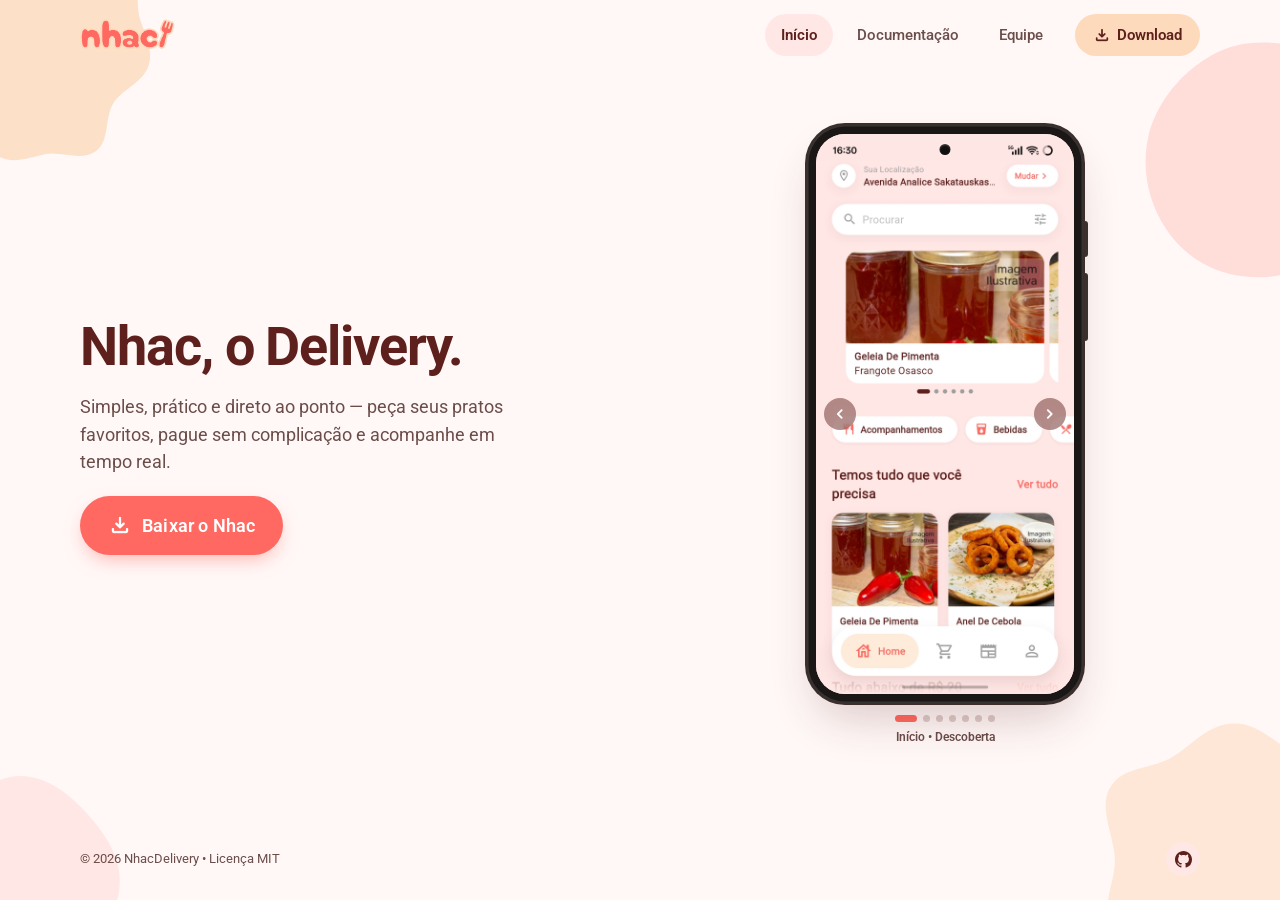
==== index.html @ 79113417 "primeiro" ====
<!DOCTYPE html>
<html lang="pt-BR">
<head>
  <meta charset="UTF-8" />
  <meta name="viewport" content="width=device-width, initial-scale=1.0" />
  <meta name="theme-color" content="#FFF8F7" />
  <title>Nhac Delivery</title>
  <meta
    name="description"
    content="Nhac, o Delivery. Simples, prático e feito para pedir seus pratos favoritos sem complicação."
  />
  <meta property="og:title" content="Nhac — O Delivery" />
  <meta
    property="og:description"
    content="Delivery simples e prático em Flutter com pagamento via Pix, cartão e rastreio em tempo real."
  />
  <meta property="og:type" content="website" />
  <meta property="og:image" content="assets/nhac-logo.png" />

  <link rel="icon" type="image/png" href="assets/nhac-logo.png" />
  <link rel="preconnect" href="https://fonts.googleapis.com" />
  <link rel="preconnect" href="https://fonts.gstatic.com" crossorigin />
  <link
    href="https://fonts.googleapis.com/css2?family=Roboto:wght@400;500;600;700;900&display=swap"
    rel="stylesheet"
  />
  <link
    href="https://fonts.googleapis.com/css2?family=Material+Symbols+Rounded:opsz,wght,FILL,GRAD@24,500,1,0"
    rel="stylesheet"
  />
  <link rel="stylesheet" href="css/styles.css" />
</head>
<body class="page-home">
  <!-- Ambient Material You / Monet Shapes (PixelOS-inspired) -->
  <div class="ambient-layer" aria-hidden="true">
    <svg class="monet-blob monet-blob--tl spin-slow" viewBox="0 0 200 200" xmlns="http://www.w3.org/2000/svg">
      <path
        fill="var(--nhac-beige)"
        d="M100,8 C115,8 124,23 138,28 C152,33 169,27 179,38 C189,49 183,66 188,80 C193,94 200,108 193,121 C186,134 170,138 164,151 C158,164 162,181 150,189 C138,197 122,188 108,191 C94,194 81,200 68,192 C55,184 53,167 41,159 C29,151 12,152 6,139 C0,126 11,111 10,97 C9,83 -2,70 5,56 C12,42 29,43 40,33 C51,23 53,7 67,4 C81,1 85,8 100,8 Z"
      />
    </svg>
    <svg class="monet-blob monet-blob--tr spin-reverse" viewBox="0 0 200 200" xmlns="http://www.w3.org/2000/svg">
      <path
        fill="var(--nhac-cream-strong)"
        d="M112,12 C145,15 178,34 188,68 C198,102 183,144 155,169 C127,194 84,199 52,181 C20,163 2,122 10,85 C18,48 53,16 86,12 C95,11 103,11 112,12 Z"
      />
    </svg>
    <svg class="monet-blob monet-blob--bl spin-slow" viewBox="0 0 200 200" xmlns="http://www.w3.org/2000/svg">
      <path
        fill="var(--nhac-red-soft)"
        d="M100,14 C126,14 147,33 163,52 C179,71 190,91 186,115 C182,139 162,167 136,180 C110,193 77,191 52,175 C27,159 11,129 14,100 C17,71 39,43 65,27 C77,19 88,14 100,14 Z"
      />
    </svg>
    <svg class="monet-blob monet-blob--br spin-reverse" viewBox="0 0 200 200" xmlns="http://www.w3.org/2000/svg">
      <path
        fill="var(--nhac-beige-soft)"
        d="M100,6 C118,6 130,22 146,29 C162,36 182,34 190,49 C198,64 185,82 187,99 C189,116 200,135 190,149 C180,163 159,161 144,171 C129,181 120,196 102,196 C84,196 74,180 58,172 C42,164 21,166 12,151 C3,136 16,118 14,100 C12,82 2,64 12,50 C22,36 42,39 57,29 C72,19 82,6 100,6 Z"
      />
    </svg>
  </div>

  <!-- Top Navigation -->
  <header class="top-nav">
    <div class="container nav-inner">
      <a href="index.html" class="brand-link" aria-label="Nhac - Página inicial">
        <img
          src="assets/nhac-logo.png"
          alt="Logo Nhac"
          class="brand-logo"
          width="1244"
          height="460"
        />
      </a>

      <nav class="desktop-nav" aria-label="Navegação principal">
        <a href="index.html" class="nav-link active">Início</a>
        <a href="documentacao.html" class="nav-link">Documentação</a>
        <a href="equipe.html" class="nav-link">Equipe</a>
        <a href="download.html" class="nav-cta-chip ripple-target">
          <span class="material-symbols-rounded" aria-hidden="true">download</span>
          Download
        </a>
      </nav>

      <button
        type="button"
        class="hamburger-btn"
        id="hamburgerBtn"
        aria-label="Abrir menu de navegação"
        aria-controls="mobileDrawer"
        aria-expanded="false"
      >
        <span class="hamburger-line"></span>
        <span class="hamburger-line"></span>
      </button>
    </div>
  </header>

  <!-- Mobile Full-Screen M3 Navigation Drawer -->
  <div class="mobile-drawer" id="mobileDrawer" aria-hidden="true" inert>
    <div class="mobile-drawer-blobs" aria-hidden="true"></div>
    <nav class="mobile-drawer-nav" aria-label="Menu móvel">
      <a href="index.html" class="mobile-nav-link active">
        <span class="material-symbols-rounded" aria-hidden="true">home</span>
        Início
      </a>
      <a href="download.html" class="mobile-nav-link">
        <span class="material-symbols-rounded" aria-hidden="true">download</span>
        Download do App
      </a>
      <a href="documentacao.html" class="mobile-nav-link">
        <span class="material-symbols-rounded" aria-hidden="true">description</span>
        Documentação
      </a>
      <a href="equipe.html" class="mobile-nav-link">
        <span class="material-symbols-rounded" aria-hidden="true">group</span>
        Equipe
      </a>
    </nav>

    <div class="mobile-drawer-actions">
      <a
        href="https://github.com/NhacDelivery/Nhac"
        target="_blank"
        rel="noopener noreferrer"
        class="m3-btn m3-btn--github ripple-target"
      >
        <svg class="btn-brand-icon" viewBox="0 0 16 16" aria-hidden="true">
          <path d="M8 0C3.58 0 0 3.58 0 8c0 3.54 2.29 6.53 5.47 7.59.4.07.55-.17.55-.38 0-.19-.01-.82-.01-1.49-2.01.37-2.53-.49-2.69-.94-.09-.23-.48-.94-.82-1.13-.28-.15-.68-.52-.01-.53.63-.01 1.08.58 1.23.82.72 1.21 1.87.87 2.33.66.07-.52.28-.87.51-1.07-1.78-.2-3.64-.89-3.64-3.95 0-.87.31-1.59.82-2.15-.08-.2-.36-1.02.08-2.12 0 0 .67-.21 2.2.82.64-.18 1.32-.27 2-.27s1.36.09 2 .27c1.53-1.04 2.2-.82 2.2-.82.44 1.1.16 1.92.08 2.12.51.56.82 1.27.82 2.15 0 3.07-1.87 3.75-3.65 3.95.29.25.54.73.54 1.48 0 1.07-.01 1.93-.01 2.2 0 .21.15.46.55.38A8.01 8.01 0 0 0 16 8c0-4.42-3.58-8-8-8Z"/>
        </svg>
        Acesse no Github
      </a>
      <a
        href="https://www.figma.com/design/VEpDtQ9u5xsytcx7K7M0sU/Projeto-Nhac?node-id=0-1&t=RadYcYtwipyF9VR9-1"
        target="_blank"
        rel="noopener noreferrer"
        class="m3-btn m3-btn--figma ripple-target"
      >
        <svg class="btn-brand-icon" viewBox="0 0 38 57" aria-hidden="true">
          <path fill="#1ABCFE" d="M19 28.5A9.5 9.5 0 1 1 28.5 19 9.5 9.5 0 0 1 19 28.5Z"/>
          <path fill="#0ACF83" d="M9.5 47.5A9.5 9.5 0 0 1 19 38v9.5a9.5 9.5 0 0 1-9.5 0Z"/>
          <path fill="#FF7262" d="M19 0v19h9.5a9.5 9.5 0 1 0 0-19H19Z"/>
          <path fill="#F24E1E" d="M0 9.5A9.5 9.5 0 0 0 9.5 19H19V0H9.5A9.5 9.5 0 0 0 0 9.5Z"/>
          <path fill="#A259FF" d="M0 28.5A9.5 9.5 0 0 0 9.5 38H19V19H9.5A9.5 9.5 0 0 0 0 28.5Z"/>
        </svg>
        Manual da Marca
      </a>
    </div>
  </div>

  <!-- Minimal PixelOS-Style Hero -->
  <main class="home-main">
    <section class="hero-home">
      <div class="container hero-home-grid">
        <!-- Catchy Phrase + Download CTA -->
        <div class="hero-home-copy">
          <h1 class="hero-home-title">Nhac, o Delivery.</h1>
          <p class="hero-home-subtitle">
            Simples, prático e direto ao ponto — peça seus pratos favoritos, pague sem complicação e acompanhe em tempo real.
          </p>
          <a href="download.html" class="m3-btn m3-btn--primary m3-btn--lg hero-download-btn ripple-target">
            <span class="material-symbols-rounded" aria-hidden="true">download</span>
            Baixar o Nhac
          </a>
        </div>

        <!-- Pixel Phone Mockup with Real App Screenshots -->
        <div class="hero-home-phone">
          <div class="device-shell device-pixel" aria-label="Prints do aplicativo Nhac">
            <span class="pixel-btn pixel-btn--power" aria-hidden="true"></span>
            <span class="pixel-btn pixel-btn--volume" aria-hidden="true"></span>
            <div class="device-screen" id="printsCarousel">
              <span class="pixel-punchhole" aria-hidden="true"></span>
              <div class="prints-track" id="printsTrack">
                <figure class="print-slide">
                  <img src="assets/prints/1.jpg" alt="Tela inicial do aplicativo Nhac com localização, categorias e destaques" loading="eager" decoding="async" />
                </figure>
                <figure class="print-slide">
                  <img src="assets/prints/2.jpg" alt="Tela de detalhes do produto no aplicativo Nhac" loading="eager" decoding="async" />
                </figure>
                <figure class="print-slide">
                  <img src="assets/prints/3.jpg" alt="Comprovante e finalização de pedido no aplicativo Nhac" loading="eager" decoding="async" />
                </figure>
                <figure class="print-slide">
                  <img src="assets/prints/4.png" alt="Rastreamento de pedido no mapa em tempo real no Nhac" loading="eager" decoding="async" />
                </figure>
                <figure class="print-slide">
                  <img src="assets/prints/5.jpg" alt="Chat em tempo real com o estabelecimento no Nhac" loading="eager" decoding="async" />
                </figure>
                <figure class="print-slide">
                  <img src="assets/prints/6.jpg" alt="Feed social da comunidade do aplicativo Nhac" loading="eager" decoding="async" />
                </figure>
                <figure class="print-slide">
                  <img src="assets/prints/7.jpg" alt="Publicação e avaliação de pedido no Feed do Nhac" loading="eager" decoding="async" />
                </figure>
              </div>

              <button type="button" class="carousel-arrow carousel-arrow--prev" id="prevPrint" aria-label="Print anterior">
                <span class="material-symbols-rounded" aria-hidden="true">chevron_left</span>
              </button>
              <button type="button" class="carousel-arrow carousel-arrow--next" id="nextPrint" aria-label="Próximo print">
                <span class="material-symbols-rounded" aria-hidden="true">chevron_right</span>
              </button>
            </div>
          </div>

          <div class="carousel-meta">
            <div class="carousel-dots" id="printDots" role="tablist" aria-label="Selecionar tela do aplicativo">
              <button type="button" class="c-dot active" data-slide="0" aria-label="Tela Início" aria-selected="true"></button>
              <button type="button" class="c-dot" data-slide="1" aria-label="Tela Produto" aria-selected="false"></button>
              <button type="button" class="c-dot" data-slide="2" aria-label="Tela Pedido" aria-selected="false"></button>
              <button type="button" class="c-dot" data-slide="3" aria-label="Tela Rastreio" aria-selected="false"></button>
              <button type="button" class="c-dot" data-slide="4" aria-label="Tela Chat" aria-selected="false"></button>
              <button type="button" class="c-dot" data-slide="5" aria-label="Tela Feed" aria-selected="false"></button>
              <button type="button" class="c-dot" data-slide="6" aria-label="Tela Avaliação" aria-selected="false"></button>
            </div>
            <span class="carousel-caption" id="printCaption">Início • Descoberta</span>
          </div>
        </div>
      </div>
    </section>
  </main>

  <footer class="home-mini-footer">
    <div class="container home-mini-footer-inner">
      <span>© 2026 NhacDelivery • Licença MIT</span>
      <a
        href="https://github.com/NhacDelivery"
        target="_blank"
        rel="noopener noreferrer"
        class="footer-github-link footer-github-link--light"
        aria-label="GitHub da organização NhacDelivery"
      >
        <svg viewBox="0 0 16 16" aria-hidden="true">
          <path d="M8 0C3.58 0 0 3.58 0 8c0 3.54 2.29 6.53 5.47 7.59.4.07.55-.17.55-.38 0-.19-.01-.82-.01-1.49-2.01.37-2.53-.49-2.69-.94-.09-.23-.48-.94-.82-1.13-.28-.15-.68-.52-.01-.53.63-.01 1.08.58 1.23.82.72 1.21 1.87.87 2.33.66.07-.52.28-.87.51-1.07-1.78-.2-3.64-.89-3.64-3.95 0-.87.31-1.59.82-2.15-.08-.2-.36-1.02.08-2.12 0 0 .67-.21 2.2.82.64-.18 1.32-.27 2-.27s1.36.09 2 .27c1.53-1.04 2.2-.82 2.2-.82.44 1.1.16 1.92.08 2.12.51.56.82 1.27.82 2.15 0 3.07-1.87 3.75-3.65 3.95.29.25.54.73.54 1.48 0 1.07-.01 1.93-.01 2.2 0 .21.15.46.55.38A8.01 8.01 0 0 0 16 8c0-4.42-3.58-8-8-8Z"/>
        </svg>
      </a>
    </div>
  </footer>

  <div class="m3-snackbar" id="snackbar" role="status" aria-live="polite"></div>
  <script src="js/main.js"></script>
</body>
</html>
---- css/styles.css ----
/* ==========================================================================
   Nhac Design System — Material Design 3 + PixelOS Expressive Aesthetic
   ========================================================================== */

:root {
  /* Nhac Brand Manual */
  --nhac-red: #FF6961;
  --nhac-red-hover: #f45b53;
  --nhac-red-soft: rgba(255, 105, 97, 0.14);
  --nhac-beige: #FCDABB;
  --nhac-beige-soft: rgba(252, 218, 187, 0.72);
  --nhac-cream: #FFE7E5;
  --nhac-cream-strong: #FFD6D2;
  --nhac-brown: #5D201C;
  --nhac-gray: #757575;

  /* Material Design 3 Tonal Surface Roles */
  --md-sys-color-primary: var(--nhac-red);
  --md-sys-color-on-primary: #FFFFFF;
  --md-sys-color-surface: #FFF8F7;
  --md-sys-color-surface-container-low: #FFF1EF;
  --md-sys-color-surface-container: var(--nhac-cream);
  --md-sys-color-surface-container-high: var(--nhac-beige);
  --md-sys-color-on-surface: var(--nhac-brown);
  --md-sys-color-on-surface-variant: #6B4D4A;
  --md-sys-color-outline-variant: rgba(93, 32, 28, 0.14);

  /* Motion & Shape */
  --md-motion-standard: cubic-bezier(0.2, 0, 0, 1);
  --md-motion-spring: cubic-bezier(0.34, 1.56, 0.64, 1);
  --radius-xl: 28px;
  --radius-lg: 24px;
  --radius-pill: 9999px;

  /* Elevation */
  --shadow-soft: 0 10px 30px -10px rgba(93, 32, 28, 0.12);
  --shadow-phone: 0 24px 48px -12px rgba(93, 32, 28, 0.24);
}

*,
*::before,
*::after {
  box-sizing: border-box;
}

html {
  scroll-behavior: smooth;
  -webkit-tap-highlight-color: transparent;
}

body {
  margin: 0;
  font-family: 'Roboto', system-ui, -apple-system, BlinkMacSystemFont, sans-serif;
  background-color: var(--md-sys-color-surface);
  color: var(--md-sys-color-on-surface);
  line-height: 1.5;
  overflow-x: hidden;
  min-height: 100vh;
  display: flex;
  flex-direction: column;
  position: relative;
}

img {
  display: block;
  max-width: 100%;
  height: auto;
}

a {
  color: inherit;
  text-decoration: none;
}

button {
  font-family: inherit;
  cursor: pointer;
  border: none;
  background: none;
  color: inherit;
}

.container {
  width: 100%;
  max-width: 1160px;
  margin-inline: auto;
  padding-inline: 20px;
}

.material-symbols-rounded {
  font-variation-settings: 'FILL' 1, 'wght' 500, 'GRAD' 0, 'opsz' 24;
  user-select: none;
  line-height: 1;
}

main {
  flex: 1;
}

/* ==========================================================================
   PixelOS-Inspired Ambient Monet Blobs
   ========================================================================== */
.ambient-layer {
  position: fixed;
  inset: 0;
  pointer-events: none;
  z-index: 0;
  overflow: hidden;
}

.monet-blob {
  position: absolute;
  width: 240px;
  height: 240px;
  opacity: 0.78;
}

.monet-blob--tl { top: -75px; left: -85px; }
.monet-blob--tr { top: 28px; right: -115px; width: 260px; height: 260px; }
.monet-blob--bl { bottom: -90px; left: -95px; width: 230px; height: 230px; }
.monet-blob--br { bottom: -95px; right: -95px; width: 280px; height: 280px; }

.spin-slow { animation: spinSlow 46s linear infinite; }
.spin-reverse { animation: spinSlow 58s linear infinite reverse; }

@keyframes spinSlow {
  from { transform: rotate(0deg); }
  to { transform: rotate(360deg); }
}

main,
.top-nav,
.site-footer {
  position: relative;
  z-index: 1;
}

/* ==========================================================================
   Top Navigation & Mobile Drawer
   ========================================================================== */
.top-nav {
  position: relative;
  z-index: 50;
  background: transparent;
}

.nav-inner {
  display: flex;
  align-items: center;
  justify-content: space-between;
  min-height: 70px;
}

.brand-link {
  display: inline-flex;
  align-items: center;
  padding: 4px 0;
}

.brand-logo {
  height: 36px;
  width: auto;
}

.desktop-nav {
  display: none;
  align-items: center;
  gap: 8px;
}

.nav-link {
  padding: 10px 16px;
  border-radius: var(--radius-pill);
  font-size: 0.95rem;
  font-weight: 500;
  color: var(--md-sys-color-on-surface-variant);
  transition: background-color 0.2s var(--md-motion-standard), color 0.2s var(--md-motion-standard);
}

.nav-link:hover,
.nav-link.active {
  background-color: var(--nhac-cream);
  color: var(--nhac-brown);
  font-weight: 600;
}

.nav-cta-chip {
  display: inline-flex;
  align-items: center;
  gap: 6px;
  margin-left: 8px;
  padding: 10px 18px;
  border-radius: var(--radius-pill);
  background-color: var(--nhac-beige);
  color: var(--nhac-brown);
  font-weight: 600;
  font-size: 0.92rem;
  transition: transform 0.2s var(--md-motion-spring), background-color 0.2s;
}

.nav-cta-chip.active {
  background-color: var(--nhac-red);
  color: #FFFFFF;
}

.nav-cta-chip:hover {
  transform: scale(1.03);
}

.nav-cta-chip .material-symbols-rounded {
  font-size: 18px;
}

/* PixelOS-style 2-line Hamburger Button */
.hamburger-btn {
  width: 48px;
  height: 48px;
  border-radius: var(--radius-pill);
  display: flex;
  flex-direction: column;
  align-items: center;
  justify-content: center;
  gap: 7px;
  position: relative;
  z-index: 60;
  transition: background-color 0.2s var(--md-motion-standard);
}

.hamburger-btn:hover,
.hamburger-btn:focus-visible {
  background-color: var(--nhac-cream);
}

.hamburger-line {
  width: 24px;
  height: 2.5px;
  border-radius: 4px;
  background-color: var(--nhac-brown);
  transition: transform 0.32s var(--md-motion-standard);
  transform-origin: center;
}

.hamburger-btn[aria-expanded="true"] .hamburger-line:first-child {
  transform: translateY(4.75px) rotate(45deg);
}

.hamburger-btn[aria-expanded="true"] .hamburger-line:last-child {
  transform: translateY(-4.75px) rotate(-45deg);
}

/* Mobile Drawer */
.mobile-drawer {
  position: fixed;
  inset: 0;
  z-index: 45;
  background: var(--md-sys-color-surface);
  padding: 96px 24px 32px;
  display: flex;
  flex-direction: column;
  justify-content: space-between;
  opacity: 0;
  visibility: hidden;
  transform: translateY(-12px);
  transition: opacity 0.28s var(--md-motion-standard), transform 0.28s var(--md-motion-standard), visibility 0.28s;
  overflow-y: auto;
}

.mobile-drawer.open {
  opacity: 1;
  visibility: visible;
  transform: translateY(0);
}

.mobile-drawer-blobs {
  position: absolute;
  inset: 0;
  background:
    radial-gradient(circle at 88% 14%, var(--nhac-beige) 0%, transparent 40%),
    radial-gradient(circle at 10% 82%, var(--nhac-cream) 0%, transparent 45%);
  opacity: 0.75;
  pointer-events: none;
}

.mobile-drawer-nav {
  position: relative;
  display: flex;
  flex-direction: column;
  gap: 8px;
}

.mobile-nav-link {
  display: flex;
  align-items: center;
  gap: 14px;
  padding: 16px 20px;
  border-radius: var(--radius-pill);
  font-size: 1.3rem;
  font-weight: 600;
  color: var(--nhac-brown);
  transition: background-color 0.2s var(--md-motion-standard);
}

.mobile-nav-link.active,
.mobile-nav-link:active {
  background-color: var(--nhac-cream);
}

.mobile-nav-link .material-symbols-rounded {
  font-size: 24px;
  color: var(--nhac-red);
}

.mobile-drawer-actions {
  position: relative;
  display: flex;
  flex-direction: column;
  gap: 12px;
  margin-top: 24px;
}

/* ==========================================================================
   Material Design 3 Buttons + Ripple
   ========================================================================== */
.m3-btn {
  position: relative;
  overflow: hidden;
  display: inline-flex;
  align-items: center;
  justify-content: center;
  gap: 10px;
  min-height: 48px;
  padding: 12px 24px;
  border-radius: var(--radius-pill);
  font-size: 1rem;
  font-weight: 600;
  letter-spacing: 0.01em;
  transition: transform 0.22s var(--md-motion-spring), background-color 0.2s, box-shadow 0.2s;
}

.m3-btn--lg {
  min-height: 58px;
  padding: 16px 28px;
  font-size: 1.125rem;
}

.m3-btn:hover { transform: scale(1.02); }
.m3-btn:active { transform: scale(0.96); }

.m3-btn--primary {
  background-color: var(--nhac-red);
  color: #FFFFFF;
  box-shadow: 0 8px 20px -6px rgba(255, 105, 97, 0.55);
}

.m3-btn--primary:hover { background-color: var(--nhac-red-hover); }

.m3-btn--tonal {
  background-color: var(--nhac-beige);
  color: var(--nhac-brown);
}

.m3-btn--tonal:hover { background-color: #f8cfb0; }

.m3-btn--brown {
  background-color: var(--nhac-brown);
  color: #FFFFFF;
}

.m3-btn--github {
  background-color: #111111;
  color: #FFFFFF;
  box-shadow: 0 8px 20px -6px rgba(17, 17, 17, 0.4);
}

.m3-btn--github:hover {
  background-color: #1F1F1F;
}

.m3-btn--figma {
  background-color: #363638;
  color: #FFFFFF;
  box-shadow: 0 8px 20px -6px rgba(54, 54, 56, 0.35);
}

.m3-btn--figma:hover {
  background-color: #454548;
}

.btn-brand-icon {
  width: 20px;
  height: 20px;
  flex-shrink: 0;
  fill: currentColor;
}

.ripple-target {
  position: relative;
  overflow: hidden;
}

.m3-ripple {
  position: absolute;
  border-radius: 50%;
  background: rgba(255, 255, 255, 0.35);
  transform: scale(0);
  animation: rippleAnim 0.55s ease-out forwards;
  pointer-events: none;
}

.m3-btn--tonal .m3-ripple,
.bento-card .m3-ripple,
.swatch-card .m3-ripple,
.team-card .m3-ripple {
  background: rgba(93, 32, 28, 0.14);
}

@keyframes rippleAnim {
  to {
    transform: scale(2.8);
    opacity: 0;
  }
}

/* ==========================================================================
   Minimal PixelOS-Style Home Page (Phone Prints + Phrase + Download)
   ========================================================================== */
.home-main {
  display: flex;
  align-items: center;
  justify-content: center;
  padding: 8px 0 32px;
}

.hero-home {
  width: 100%;
}

.hero-home-grid {
  display: flex;
  flex-direction: column-reverse;
  align-items: center;
  gap: 20px;
}

.hero-home-copy {
  width: 100%;
  display: flex;
  flex-direction: column;
  align-items: center;
  text-align: center;
  gap: 12px;
}

.hero-home-title {
  margin: 0;
  font-size: 2rem;
  font-weight: 700;
  line-height: 1.12;
  letter-spacing: -0.02em;
  color: var(--nhac-brown);
}

.hero-home-subtitle {
  margin: 0;
  max-width: 440px;
  font-size: 0.98rem;
  color: var(--md-sys-color-on-surface-variant);
}

.hero-download-btn {
  width: 100%;
  max-width: 340px;
  margin-top: 4px;
}

.hero-home-phone {
  display: flex;
  flex-direction: column;
  align-items: center;
  gap: 12px;
}

/* Pixel-style Device Shell with Punch-Hole Camera */
.device-shell {
  width: 242px;
  max-width: 72vw;
  padding: 9px;
  border-radius: 38px;
  background: #1B1717;
  box-shadow:
    var(--shadow-phone),
    0 0 0 2px #3A302E,
    inset 0 0 0 1.5px rgba(255, 255, 255, 0.12);
  position: relative;
}

.pixel-btn {
  position: absolute;
  right: -5px;
  width: 3px;
  border-radius: 0 3px 3px 0;
  background: #3A302E;
}

.pixel-btn--power {
  top: 96px;
  height: 36px;
}

.pixel-btn--volume {
  top: 148px;
  height: 68px;
}

.device-screen {
  position: relative;
  width: 100%;
  aspect-ratio: 1080 / 2344;
  border-radius: 29px;
  overflow: hidden;
  background: var(--nhac-cream);
  touch-action: pan-y;
}

.pixel-punchhole {
  position: absolute;
  top: 10px;
  left: 50%;
  transform: translateX(-50%);
  width: 11px;
  height: 11px;
  border-radius: 50%;
  background: #110E0E;
  box-shadow:
    0 0 0 1.5px rgba(255, 255, 255, 0.12),
    inset 0 1px 2px rgba(255, 255, 255, 0.25);
  z-index: 6;
  pointer-events: none;
}

.prints-track {
  display: flex;
  width: 100%;
  height: 100%;
  transition: transform 0.38s var(--md-motion-standard);
  will-change: transform;
}

.print-slide {
  flex: 0 0 100%;
  width: 100%;
  height: 100%;
  margin: 0;
}

.print-slide img {
  width: 100%;
  height: 100%;
  object-fit: cover;
  user-select: none;
  -webkit-user-drag: none;
}

.carousel-arrow {
  position: absolute;
  top: 50%;
  transform: translateY(-50%);
  width: 32px;
  height: 32px;
  border-radius: 50%;
  background: rgba(93, 32, 28, 0.56);
  backdrop-filter: blur(6px);
  color: #FFFFFF;
  display: grid;
  place-items: center;
  opacity: 0.85;
  transition: background-color 0.2s, transform 0.2s var(--md-motion-spring), opacity 0.2s;
}

.carousel-arrow:hover {
  background: var(--nhac-brown);
  opacity: 1;
}

.carousel-arrow:active {
  transform: translateY(-50%) scale(0.92);
}

.carousel-arrow--prev { left: 8px; }
.carousel-arrow--next { right: 8px; }

.carousel-arrow .material-symbols-rounded {
  font-size: 20px;
}

.carousel-meta {
  display: flex;
  flex-direction: column;
  align-items: center;
  gap: 6px;
}

.carousel-dots {
  display: flex;
  align-items: center;
  gap: 6px;
}

.c-dot {
  width: 7px;
  height: 7px;
  padding: 0;
  border-radius: 99px;
  background: rgba(93, 32, 28, 0.22);
  transition: width 0.25s var(--md-motion-standard), background-color 0.25s;
}

.c-dot.active {
  width: 22px;
  background: var(--nhac-red);
}

.carousel-caption {
  font-size: 0.78rem;
  font-weight: 600;
  color: var(--md-sys-color-on-surface-variant);
}

/* ==========================================================================
   Inner Pages Shared Sections & Components
   ========================================================================== */
.section {
  padding: 40px 0 56px;
}

.page-intro {
  padding-top: 32px;
}

.section--tinted {
  background-color: var(--md-sys-color-surface-container-low);
}

.section--cream {
  background-color: var(--nhac-cream);
}

.section-header {
  text-align: center;
  max-width: 620px;
  margin: 0 auto 32px;
}

.section-eyebrow {
  display: inline-block;
  padding: 5px 12px;
  border-radius: var(--radius-pill);
  background: var(--nhac-beige);
  color: var(--nhac-brown);
  font-size: 0.78rem;
  font-weight: 700;
  text-transform: uppercase;
  letter-spacing: 0.05em;
  margin-bottom: 10px;
}

.section-title {
  margin: 0 0 10px;
  font-size: 1.75rem;
  font-weight: 700;
  line-height: 1.2;
  color: var(--nhac-brown);
}

.section-subtitle {
  margin: 0;
  font-size: 1rem;
  color: var(--nhac-gray);
}

/* Download Page Hero Card */
.download-hero-card {
  background: var(--nhac-cream);
  border-radius: var(--radius-xl);
  padding: 24px;
  display: flex;
  flex-direction: column;
  gap: 16px;
  margin-bottom: 20px;
  box-shadow: var(--shadow-soft);
}

.download-card-head {
  display: flex;
  align-items: center;
  gap: 14px;
}

.download-card-head h2 {
  margin: 4px 0 0;
  font-size: 1.35rem;
}

.download-desc {
  margin: 0;
  color: var(--md-sys-color-on-surface-variant);
}

.download-actions-row {
  display: flex;
  flex-direction: column;
  gap: 12px;
}

.download-options-grid {
  margin-top: 16px;
}

/* Bento Cards */
.bento-grid {
  display: grid;
  grid-template-columns: 1fr;
  gap: 16px;
}

.bento-card {
  border-radius: var(--radius-xl);
  padding: 24px;
  display: flex;
  flex-direction: column;
  gap: 12px;
  transition: transform 0.24s var(--md-motion-standard), box-shadow 0.24s var(--md-motion-standard);
}

.bento-card:hover {
  transform: translateY(-3px);
  box-shadow: var(--shadow-soft);
}

.bento-card--cream { background: var(--nhac-cream); }
.bento-card--beige { background: var(--nhac-beige); }
.bento-card--white { background: #FFFFFF; border: 1px solid var(--md-sys-color-outline-variant); }
.bento-card--accent { background: var(--nhac-red); color: #FFFFFF; }

.bento-card h2,
.bento-card h3 {
  margin: 0;
  font-size: 1.25rem;
  font-weight: 700;
}

.bento-card p {
  margin: 0;
  font-size: 0.96rem;
  opacity: 0.92;
}

.bento-card .m3-btn {
  margin-top: auto;
}

.card-icon {
  width: 50px;
  height: 50px;
  border-radius: 16px;
  display: grid;
  place-items: center;
  flex-shrink: 0;
}

.card-icon .material-symbols-rounded { font-size: 26px; }
.card-icon--red { background: var(--nhac-red); color: #FFFFFF; }
.card-icon--brown { background: var(--nhac-brown); color: #FFFFFF; }
.card-icon--cream { background: var(--nhac-cream); color: var(--nhac-red); }
.card-icon--white { background: rgba(255, 255, 255, 0.22); color: #FFFFFF; }

.card-tag {
  align-self: flex-start;
  margin-top: auto;
  padding: 5px 12px;
  border-radius: var(--radius-pill);
  font-size: 0.76rem;
  font-weight: 600;
  background: rgba(255, 255, 255, 0.6);
  color: var(--nhac-brown);
}

.bento-card--white .card-tag { background: var(--nhac-cream); }
.bento-card--accent .card-tag { background: rgba(255, 255, 255, 0.22); color: #FFFFFF; }

/* Ecosystem Segmented Tabs */
.eco-tabs-wrap {
  display: flex;
  flex-direction: column;
  gap: 18px;
}

.m3-segmented {
  display: grid;
  grid-template-columns: repeat(2, 1fr);
  gap: 8px;
  background: var(--nhac-cream);
  padding: 8px;
  border-radius: var(--radius-lg);
}

.seg-btn {
  display: inline-flex;
  align-items: center;
  justify-content: center;
  gap: 8px;
  min-height: 46px;
  padding: 10px 14px;
  border-radius: 18px;
  font-size: 0.92rem;
  font-weight: 600;
  color: var(--nhac-brown);
  transition: background-color 0.2s, color 0.2s, box-shadow 0.2s;
}

.seg-btn .material-symbols-rounded { font-size: 19px; }

.seg-btn.active {
  background: #FFFFFF;
  color: var(--nhac-red);
  box-shadow: 0 4px 12px rgba(93, 32, 28, 0.08);
}

.eco-panel {
  background: #FFFFFF;
  border-radius: var(--radius-xl);
  padding: 24px;
  border: 1px solid var(--md-sys-color-outline-variant);
  box-shadow: var(--shadow-soft);
  display: flex;
  flex-direction: column;
  gap: 20px;
}

.eco-panel-head {
  display: flex;
  flex-direction: column;
  align-items: flex-start;
  gap: 8px;
}

.eco-pill-badge {
  display: inline-block;
  padding: 4px 12px;
  border-radius: var(--radius-pill);
  background: var(--nhac-beige);
  color: var(--nhac-brown);
  font-size: 0.78rem;
  font-weight: 700;
}

.eco-panel h2 {
  margin: 0;
  font-size: 1.35rem;
  color: var(--nhac-brown);
}

.eco-panel p {
  margin: 8px 0 14px;
  color: var(--md-sys-color-on-surface-variant);
}

.eco-chips {
  display: flex;
  flex-wrap: wrap;
  gap: 8px;
}

.m3-chip {
  padding: 6px 12px;
  border-radius: 10px;
  background: var(--nhac-cream);
  color: var(--nhac-brown);
  font-size: 0.82rem;
  font-weight: 500;
}

.eco-panel-action .m3-btn { width: 100%; }

/* Flow Carousel */
.flow-track {
  display: flex;
  gap: 14px;
  overflow-x: auto;
  scroll-snap-type: x mandatory;
  padding-bottom: 12px;
  scrollbar-width: none;
}

.flow-track::-webkit-scrollbar { display: none; }

.flow-card {
  flex: 0 0 82%;
  scroll-snap-align: start;
  border-radius: var(--radius-xl);
  padding: 24px;
  display: flex;
  flex-direction: column;
  gap: 12px;
}

.flow-card--1 { background: var(--nhac-cream); }
.flow-card--2 { background: var(--nhac-beige); }
.flow-card--3 { background: #FFFFFF; border: 1px solid var(--md-sys-color-outline-variant); }
.flow-card--4 { background: #FFDFDB; }

.flow-top {
  display: flex;
  align-items: center;
  justify-content: space-between;
}

.flow-step { font-size: 1.65rem; font-weight: 900; color: var(--nhac-red); }
.flow-icon { font-size: 28px; color: var(--nhac-brown); }
.flow-card h3 { margin: 0; font-size: 1.15rem; }
.flow-card p { margin: 0; font-size: 0.94rem; color: var(--md-sys-color-on-surface-variant); }

/* Palette & Figma */
.palette-grid {
  display: grid;
  grid-template-columns: 1fr;
  gap: 12px;
}

.swatch-card {
  display: flex;
  align-items: center;
  gap: 16px;
  padding: 14px 16px;
  border-radius: var(--radius-lg);
  background: #FFFFFF;
  border: 1px solid var(--md-sys-color-outline-variant);
  text-align: left;
  transition: transform 0.2s var(--md-motion-spring), box-shadow 0.2s;
}

.swatch-card:hover {
  transform: translateY(-2px);
  box-shadow: var(--shadow-soft);
}

.swatch-color {
  width: 52px;
  height: 52px;
  border-radius: 16px;
  flex-shrink: 0;
}

.swatch-color--bordered { border: 1.5px solid var(--nhac-brown); }

.swatch-meta {
  display: flex;
  flex-direction: column;
  gap: 2px;
}

.swatch-role {
  font-size: 0.74rem;
  font-weight: 600;
  color: var(--nhac-red);
  text-transform: uppercase;
  letter-spacing: 0.04em;
}

.swatch-meta strong { font-size: 1.02rem; color: var(--nhac-brown); }
.swatch-meta code { font-size: 0.85rem; color: var(--nhac-gray); }

.figma-banner {
  margin-top: 20px;
  padding: 20px;
  border-radius: var(--radius-xl);
  background: var(--nhac-beige);
  display: flex;
  flex-direction: column;
  gap: 16px;
}

.figma-banner-copy {
  display: flex;
  align-items: flex-start;
  gap: 14px;
}

.figma-banner-copy .material-symbols-rounded {
  font-size: 30px;
  color: var(--nhac-brown);
  flex-shrink: 0;
}

.figma-banner-copy strong { display: block; font-size: 1.05rem; margin-bottom: 4px; }
.figma-banner-copy p { margin: 0; font-size: 0.9rem; color: var(--md-sys-color-on-surface-variant); }

/* Team Grid */
.team-grid {
  display: grid;
  grid-template-columns: 1fr;
  gap: 12px;
}

.team-card {
  display: flex;
  align-items: center;
  gap: 14px;
  padding: 16px 18px;
  border-radius: var(--radius-lg);
  background: var(--md-sys-color-surface-container-low);
  border: 1px solid var(--md-sys-color-outline-variant);
  transition: transform 0.2s var(--md-motion-spring), background-color 0.2s;
}

.team-card:hover {
  transform: translateY(-2px);
  background: var(--nhac-cream);
}

.team-avatar {
  width: 52px;
  height: 52px;
  border-radius: 50%;
  background: var(--nhac-red);
  color: #FFFFFF;
  font-weight: 700;
  font-size: 1.2rem;
  display: grid;
  place-items: center;
  flex-shrink: 0;
  overflow: hidden;
  border: 2px solid var(--nhac-beige);
}

.team-avatar img {
  width: 100%;
  height: 100%;
  object-fit: cover;
}

.team-avatar--beige { background: var(--nhac-beige); color: var(--nhac-brown); }
.team-avatar--cream { background: var(--nhac-brown); color: #FFFFFF; }
.team-info { flex: 1; min-width: 0; }
.team-info strong { display: block; font-size: 1.02rem; white-space: nowrap; overflow: hidden; text-overflow: ellipsis; }
.team-info span { display: block; font-size: 0.85rem; color: var(--nhac-gray); white-space: nowrap; overflow: hidden; text-overflow: ellipsis; }
.team-arrow { color: var(--nhac-red); flex-shrink: 0; }

/* ==========================================================================
   Inline PDF Documentation Viewer
   ========================================================================== */
.pdf-viewer-shell {
  background: var(--nhac-cream);
  border: 1px solid var(--md-sys-color-outline-variant);
  border-radius: var(--radius-xl);
  overflow: hidden;
  box-shadow: var(--shadow-soft);
}

.pdf-toolbar {
  display: flex;
  flex-wrap: wrap;
  align-items: center;
  justify-content: space-between;
  gap: 10px;
  padding: 14px 16px;
  background: #FFFFFF;
  border-bottom: 1px solid var(--md-sys-color-outline-variant);
}

.pdf-status {
  display: inline-flex;
  align-items: center;
  gap: 8px;
  font-size: 0.9rem;
  font-weight: 600;
  color: var(--nhac-brown);
}

.pdf-status .material-symbols-rounded {
  color: var(--nhac-red);
}

.pdf-toolbar-actions {
  display: inline-flex;
  align-items: center;
  gap: 8px;
}

.pdf-tool-btn {
  width: 38px;
  height: 38px;
  border-radius: 50%;
  background: var(--nhac-cream);
  color: var(--nhac-brown);
  display: grid;
  place-items: center;
  transition: background-color 0.2s, transform 0.18s var(--md-motion-spring);
}

.pdf-tool-btn:hover {
  background: var(--nhac-beige);
}

.pdf-tool-btn:active {
  transform: scale(0.92);
}

.pdf-download-pill {
  display: inline-flex;
  align-items: center;
  gap: 6px;
  padding: 9px 16px;
  border-radius: var(--radius-pill);
  background: var(--nhac-red);
  color: #FFFFFF;
  font-size: 0.86rem;
  font-weight: 600;
}

.pdf-download-pill .material-symbols-rounded {
  font-size: 18px;
}

.pdf-pages {
  padding: 16px;
  display: flex;
  flex-direction: column;
  gap: 16px;
  max-height: 75vh;
  overflow: auto;
}

.pdf-page-canvas {
  display: block;
  margin-inline: auto;
  height: auto !important;
  background: #FFFFFF;
  border-radius: 12px;
  box-shadow: 0 8px 22px rgba(93, 32, 28, 0.12);
}

.pdf-loading {
  padding: 48px 16px;
  text-align: center;
  color: var(--md-sys-color-on-surface-variant);
}

.pdf-loading .material-symbols-rounded {
  font-size: 36px;
  color: var(--nhac-red);
}

.pdf-loading p {
  margin: 10px 0 0;
  font-size: 0.95rem;
}

.pdf-fallback-frame {
  width: 100%;
  height: 72vh;
  border: none;
  background: #FFFFFF;
}

/* Footer */
.site-footer {
  background: var(--nhac-brown);
  color: var(--nhac-cream);
  padding: 40px 0 28px;
  border-radius: 32px 32px 0 0;
  margin-top: auto;
}

.footer-inner {
  display: flex;
  flex-direction: column;
  gap: 24px;
}

.footer-logo-pill {
  display: inline-block;
  padding: 8px 14px;
  border-radius: 16px;
  background: var(--nhac-cream);
  margin-bottom: 12px;
}

.footer-logo-pill img { height: 28px; width: auto; }
.footer-brand p { margin: 0; max-width: 380px; font-size: 0.92rem; color: rgba(255, 231, 229, 0.85); }

.footer-links {
  display: flex;
  flex-wrap: wrap;
  gap: 12px 20px;
}

.footer-links a {
  font-size: 0.92rem;
  font-weight: 500;
  color: var(--nhac-beige);
  transition: color 0.2s;
}

.footer-links a:hover { color: #FFFFFF; }

.footer-bottom {
  padding-top: 18px;
  border-top: 1px solid rgba(255, 231, 229, 0.16);
  display: flex;
  align-items: center;
  justify-content: space-between;
  gap: 12px;
  font-size: 0.84rem;
  color: rgba(255, 231, 229, 0.78);
}

.footer-actions {
  display: inline-flex;
  align-items: center;
  gap: 10px;
}

.footer-github-link {
  width: 34px;
  height: 34px;
  border-radius: 50%;
  background: rgba(255, 231, 229, 0.14);
  color: #FFFFFF;
  display: grid;
  place-items: center;
  transition: background-color 0.2s, transform 0.2s var(--md-motion-spring);
}

.footer-github-link:hover {
  background: var(--nhac-red);
  transform: scale(1.06);
}

.footer-github-link svg {
  width: 17px;
  height: 17px;
  fill: currentColor;
}

.footer-github-link--light {
  background: var(--nhac-cream);
  color: var(--nhac-brown);
}

.footer-github-link--light:hover {
  background: var(--nhac-red);
  color: #FFFFFF;
}

.home-mini-footer {
  position: relative;
  z-index: 1;
  padding: 16px 0 24px;
}

.home-mini-footer-inner {
  display: flex;
  align-items: center;
  justify-content: space-between;
  gap: 12px;
  font-size: 0.84rem;
  color: var(--md-sys-color-on-surface-variant);
}

.back-to-top {
  display: inline-flex;
  align-items: center;
  gap: 6px;
  padding: 8px 14px;
  border-radius: var(--radius-pill);
  background: rgba(255, 231, 229, 0.14);
  color: #FFFFFF;
  font-weight: 600;
}

.back-to-top .material-symbols-rounded { font-size: 16px; }

/* M3 Snackbar & Reveal */
.m3-snackbar {
  position: fixed;
  left: 50%;
  bottom: 20px;
  transform: translate(-50%, 100px);
  z-index: 80;
  max-width: calc(100vw - 32px);
  background: var(--nhac-brown);
  color: #FFFFFF;
  padding: 12px 20px;
  border-radius: var(--radius-pill);
  font-size: 0.9rem;
  font-weight: 500;
  text-align: center;
  box-shadow: 0 12px 28px rgba(93, 32, 28, 0.3);
  opacity: 0;
  transition: transform 0.28s var(--md-motion-spring), opacity 0.28s;
  pointer-events: none;
}

.m3-snackbar.show {
  transform: translate(-50%, 0);
  opacity: 1;
}

.js-reveal-ready .reveal {
  opacity: 0;
  transform: translateY(18px);
  transition: opacity 0.55s var(--md-motion-standard), transform 0.55s var(--md-motion-standard);
}

.js-reveal-ready .reveal.is-visible {
  opacity: 1;
  transform: translateY(0);
}

/* ==========================================================================
   Tablet & Desktop Breakpoints
   ========================================================================== */
@media (min-width: 768px) {
  .desktop-nav { display: flex; }
  .hamburger-btn { display: none; }

  .hero-home-grid {
    display: grid;
    grid-template-columns: 1.05fr 0.95fr;
    align-items: center;
    gap: 48px;
  }

  .hero-home-copy {
    align-items: flex-start;
    text-align: left;
    gap: 16px;
  }

  .hero-home-title {
    font-size: 3.35rem;
  }

  .hero-home-subtitle {
    font-size: 1.15rem;
  }

  .hero-download-btn {
    width: auto;
  }

  .device-shell {
    width: 276px;
  }

  .download-actions-row {
    flex-direction: row;
  }

  .bento-grid {
    grid-template-columns: repeat(2, 1fr);
    gap: 20px;
  }

  .m3-segmented {
    grid-template-columns: repeat(4, 1fr);
  }

  .eco-panel {
    flex-direction: row;
    align-items: center;
    justify-content: space-between;
    padding: 32px;
  }

  .eco-panel-main { max-width: 68%; }
  .eco-panel-action .m3-btn { width: auto; }

  .flow-track {
    display: grid;
    grid-template-columns: repeat(4, 1fr);
    overflow: visible;
  }

  .flow-card { flex: unset; }

  .palette-grid { grid-template-columns: repeat(3, 1fr); }

  .figma-banner {
    flex-direction: row;
    align-items: center;
    justify-content: space-between;
    padding: 24px 28px;
  }

  .team-grid { grid-template-columns: repeat(auto-fit, minmax(260px, 1fr)); }
}

@media (min-width: 1024px) {
  .palette-grid { grid-template-columns: repeat(5, 1fr); }
  .swatch-card { flex-direction: column; align-items: flex-start; }
}

@media (prefers-reduced-motion: reduce) {
  html { scroll-behavior: auto; }
  .spin-slow, .spin-reverse { animation: none; }
  .prints-track { transition: none; }
  .js-reveal-ready .reveal { opacity: 1; transform: none; transition: none; }
}
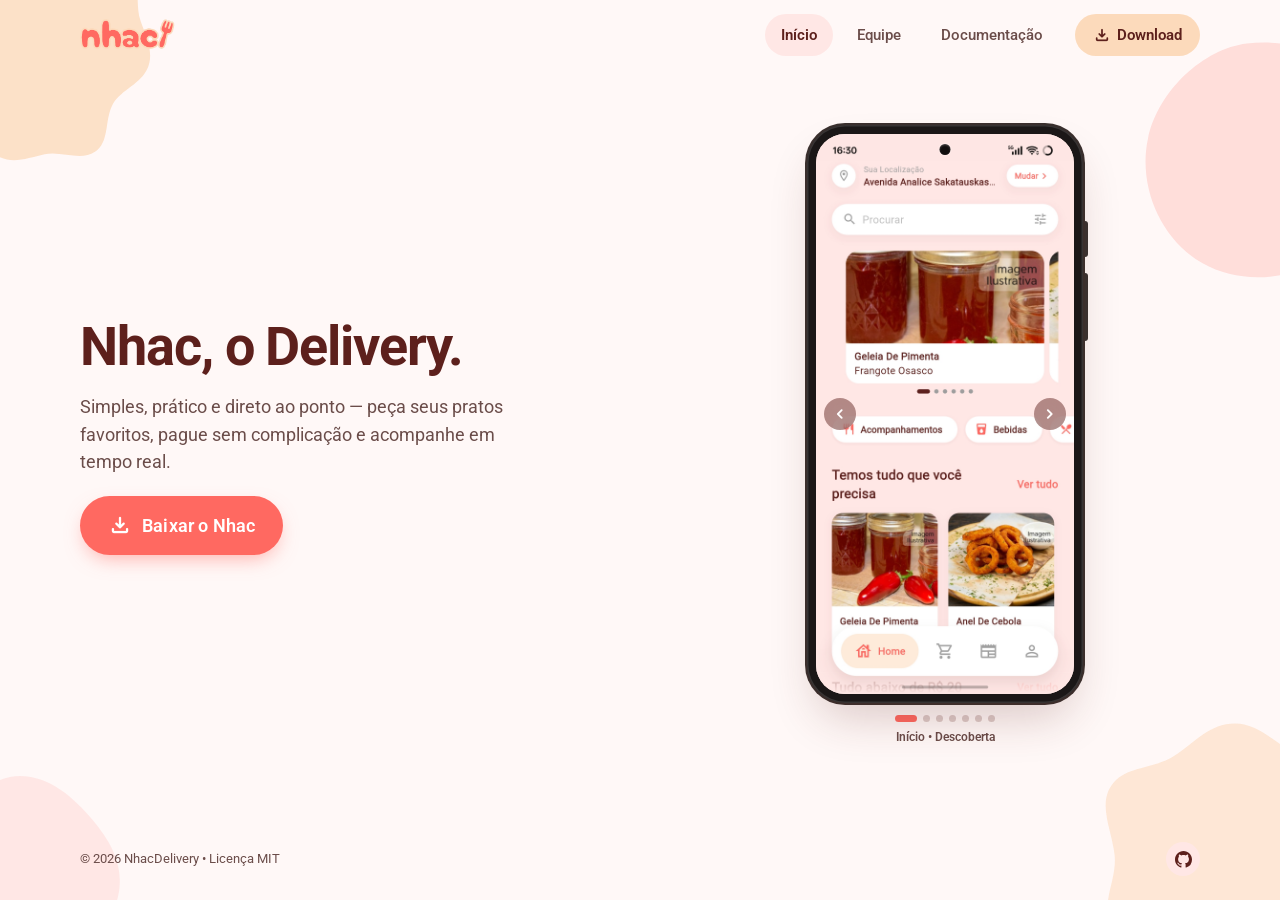
==== commit e7fbb6b4: "removendo footer, tentativa de animação lottie e mudando ordem dos menu" ====
--- a/index.html
+++ b/index.html
@@ -62,7 +62,7 @@
   <!-- Top Navigation -->
   <header class="top-nav">
     <div class="container nav-inner">
-      <a href="index.html" class="brand-link" aria-label="Nhac - Página inicial">
+      <a href="/" class="brand-link" aria-label="Nhac - Página inicial">
         <img
           src="assets/nhac-logo.png"
           alt="Logo Nhac"
@@ -73,10 +73,10 @@
       </a>
 
       <nav class="desktop-nav" aria-label="Navegação principal">
-        <a href="index.html" class="nav-link active">Início</a>
-        <a href="documentacao.html" class="nav-link">Documentação</a>
-        <a href="equipe.html" class="nav-link">Equipe</a>
-        <a href="download.html" class="nav-cta-chip ripple-target">
+        <a href="/" class="nav-link active">Início</a>
+        <a href="/equipe" class="nav-link">Equipe</a>
+        <a href="/documentacao" class="nav-link">Documentação</a>
+        <a href="/download" class="nav-cta-chip ripple-target">
           <span class="material-symbols-rounded" aria-hidden="true">download</span>
           Download
         </a>
@@ -100,21 +100,21 @@
   <div class="mobile-drawer" id="mobileDrawer" aria-hidden="true" inert>
     <div class="mobile-drawer-blobs" aria-hidden="true"></div>
     <nav class="mobile-drawer-nav" aria-label="Menu móvel">
-      <a href="index.html" class="mobile-nav-link active">
+      <a href="/" class="mobile-nav-link active">
         <span class="material-symbols-rounded" aria-hidden="true">home</span>
         Início
       </a>
-      <a href="download.html" class="mobile-nav-link">
+      <a href="/download" class="mobile-nav-link">
         <span class="material-symbols-rounded" aria-hidden="true">download</span>
         Download do App
       </a>
-      <a href="documentacao.html" class="mobile-nav-link">
+      <a href="/equipe" class="mobile-nav-link">
+        <span class="material-symbols-rounded" aria-hidden="true">group</span>
+        Equipe
+      </a>
+      <a href="/documentacao" class="mobile-nav-link">
         <span class="material-symbols-rounded" aria-hidden="true">description</span>
         Documentação
-      </a>
-      <a href="equipe.html" class="mobile-nav-link">
-        <span class="material-symbols-rounded" aria-hidden="true">group</span>
-        Equipe
       </a>
     </nav>
 
@@ -158,7 +158,7 @@
           <p class="hero-home-subtitle">
             Simples, prático e direto ao ponto — peça seus pratos favoritos, pague sem complicação e acompanhe em tempo real.
           </p>
-          <a href="download.html" class="m3-btn m3-btn--primary m3-btn--lg hero-download-btn ripple-target">
+          <a href="/download" class="m3-btn m3-btn--primary m3-btn--lg hero-download-btn ripple-target">
             <span class="material-symbols-rounded" aria-hidden="true">download</span>
             Baixar o Nhac
           </a>
--- a/css/styles.css
+++ b/css/styles.css
@@ -678,42 +678,136 @@
   color: var(--nhac-gray);
 }
 
-/* Download Page Hero Card */
-.download-hero-card {
-  background: var(--nhac-cream);
-  border-radius: var(--radius-xl);
-  padding: 24px;
-  display: flex;
-  flex-direction: column;
-  gap: 16px;
-  margin-bottom: 20px;
+/* Download Page PixelOS-Style Grouped Accordion */
+.download-container {
+  max-width: 560px;
+}
+
+.m3-accordion-group {
+  background: var(--nhac-beige);
+  border-radius: 26px;
+  overflow: hidden;
   box-shadow: var(--shadow-soft);
 }
 
-.download-card-head {
-  display: flex;
-  align-items: center;
-  gap: 14px;
-}
-
-.download-card-head h2 {
-  margin: 4px 0 0;
-  font-size: 1.35rem;
-}
-
-.download-desc {
-  margin: 0;
+.acc-item + .acc-item {
+  border-top: 1px solid rgba(93, 32, 28, 0.14);
+}
+
+.acc-trigger {
+  width: 100%;
+  display: flex;
+  align-items: center;
+  justify-content: space-between;
+  gap: 12px;
+  padding: 20px 22px;
+  text-align: left;
+  color: var(--nhac-brown);
+  transition: background-color 0.2s var(--md-motion-standard);
+}
+
+.acc-trigger:hover {
+  background: rgba(255, 255, 255, 0.24);
+}
+
+.acc-title {
+  font-size: 1.08rem;
+  font-weight: 700;
+}
+
+.acc-chevron {
+  font-size: 24px;
+  transition: transform 0.28s var(--md-motion-standard);
+}
+
+.acc-item.is-open .acc-chevron {
+  transform: rotate(180deg);
+}
+
+.acc-panel {
+  padding: 0 22px 22px;
+}
+
+.acc-body {
+  display: flex;
+  flex-direction: column;
+  gap: 18px;
+}
+
+.build-meta-list {
+  display: flex;
+  flex-direction: column;
+  gap: 12px;
+}
+
+.build-meta-row {
+  display: flex;
+  flex-direction: column;
+  gap: 3px;
+}
+
+.build-meta-label {
+  font-size: 0.78rem;
+  font-weight: 500;
   color: var(--md-sys-color-on-surface-variant);
 }
 
-.download-actions-row {
-  display: flex;
-  flex-direction: column;
-  gap: 12px;
-}
-
-.download-options-grid {
-  margin-top: 16px;
+.build-meta-value {
+  font-size: 0.96rem;
+  font-weight: 600;
+  color: var(--nhac-brown);
+  word-break: break-word;
+}
+
+.build-meta-filename {
+  font-size: 1.05rem;
+  font-weight: 700;
+}
+
+.hash-copy-box {
+  width: 100%;
+  padding: 9px 12px;
+  border-radius: 10px;
+  background: rgba(255, 255, 255, 0.7);
+  border: 1px solid rgba(93, 32, 28, 0.16);
+  font-family: ui-monospace, SFMono-Regular, Menlo, Monaco, Consolas, monospace;
+  font-size: 0.78rem;
+  color: var(--nhac-brown);
+  text-align: left;
+  overflow: hidden;
+  text-overflow: ellipsis;
+  white-space: nowrap;
+  transition: background-color 0.2s;
+}
+
+.hash-copy-box:hover {
+  background: #FFFFFF;
+}
+
+.acc-actions {
+  display: flex;
+  flex-direction: column;
+  gap: 10px;
+}
+
+.acc-cta {
+  width: 100%;
+}
+
+.acc-sub-link {
+  display: inline-flex;
+  align-items: center;
+  justify-content: center;
+  gap: 6px;
+  padding: 6px 10px;
+  font-size: 0.86rem;
+  font-weight: 600;
+  color: var(--nhac-brown);
+  opacity: 0.86;
+}
+
+.acc-sub-link .material-symbols-rounded {
+  font-size: 16px;
 }
 
 /* Bento Cards */
@@ -1046,15 +1140,49 @@
 .team-info span { display: block; font-size: 0.85rem; color: var(--nhac-gray); white-space: nowrap; overflow: hidden; text-overflow: ellipsis; }
 .team-arrow { color: var(--nhac-red); flex-shrink: 0; }
 
+.team-loading {
+  display: flex;
+  align-items: center;
+  justify-content: center;
+  min-height: 220px;
+}
+
+.team-loading[hidden] {
+  display: none;
+}
+
+.team-lottie {
+  width: min(320px, 80vw);
+  aspect-ratio: 16 / 9;
+}
+
 /* ==========================================================================
-   Inline PDF Documentation Viewer
+   Inline Fullscreen PDF Documentation Viewer
    ========================================================================== */
+.page-doc {
+  height: 100dvh;
+  overflow: hidden;
+}
+
+.doc-fullscreen-main {
+  flex: 1;
+  min-height: 0;
+  display: flex;
+  flex-direction: column;
+}
+
 .pdf-viewer-shell {
   background: var(--nhac-cream);
-  border: 1px solid var(--md-sys-color-outline-variant);
-  border-radius: var(--radius-xl);
   overflow: hidden;
-  box-shadow: var(--shadow-soft);
+  display: flex;
+  flex-direction: column;
+}
+
+.pdf-viewer-shell--fullscreen {
+  flex: 1;
+  min-height: 0;
+  width: 100%;
+  border-top: 1px solid var(--md-sys-color-outline-variant);
 }
 
 .pdf-toolbar {
@@ -1063,9 +1191,10 @@
   align-items: center;
   justify-content: space-between;
   gap: 10px;
-  padding: 14px 16px;
+  padding: 10px 16px;
   background: #FFFFFF;
   border-bottom: 1px solid var(--md-sys-color-outline-variant);
+  flex-shrink: 0;
 }
 
 .pdf-status {
@@ -1123,11 +1252,12 @@
 }
 
 .pdf-pages {
+  flex: 1;
+  min-height: 0;
   padding: 16px;
   display: flex;
   flex-direction: column;
   gap: 16px;
-  max-height: 75vh;
   overflow: auto;
 }
 
@@ -1141,6 +1271,7 @@
 }
 
 .pdf-loading {
+  margin: auto;
   padding: 48px 16px;
   text-align: center;
   color: var(--md-sys-color-on-surface-variant);
@@ -1158,7 +1289,9 @@
 
 .pdf-fallback-frame {
   width: 100%;
-  height: 72vh;
+  flex: 1;
+  min-height: 0;
+  height: 100%;
   border: none;
   background: #FFFFFF;
 }
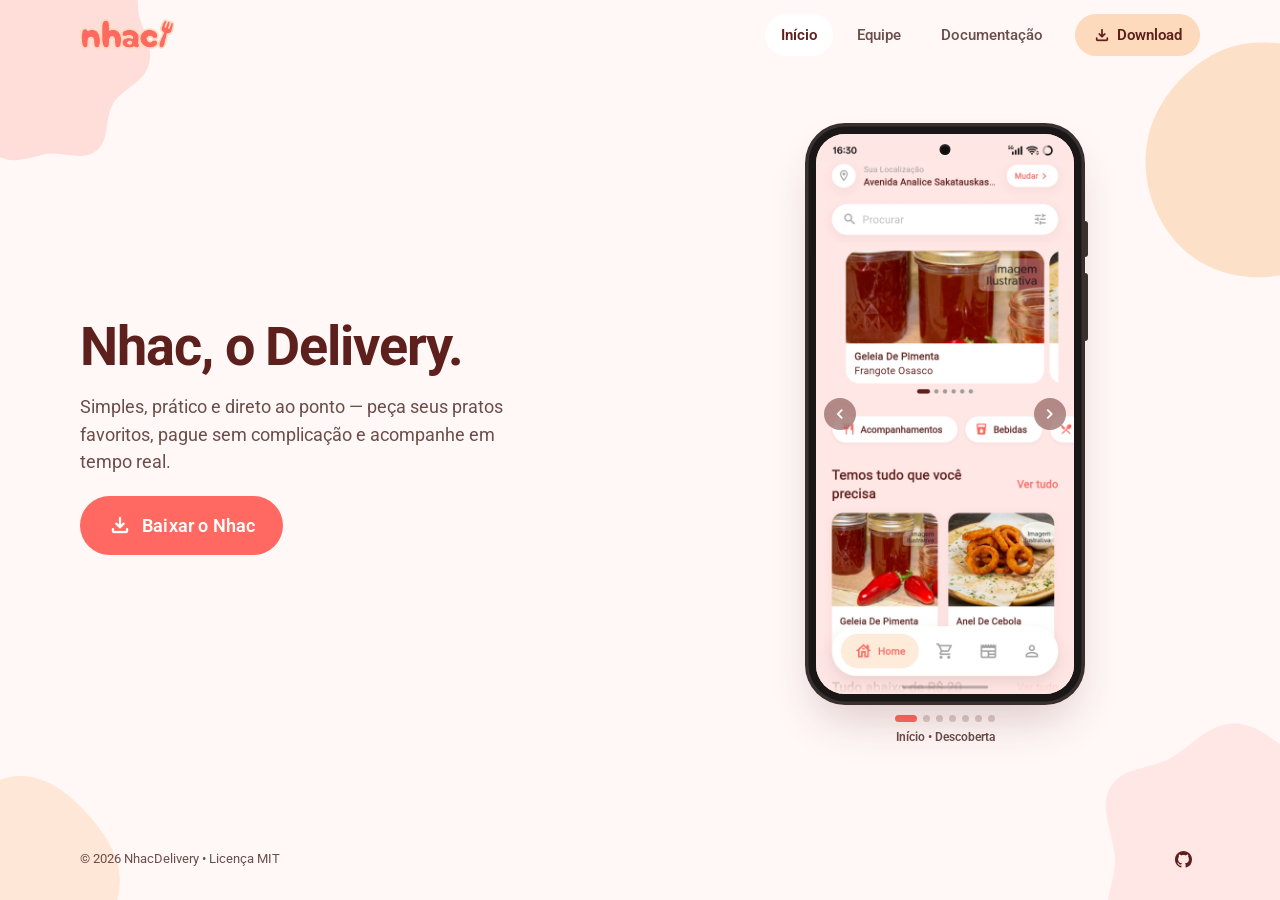
==== commit 5a8106b3: "Aprimoramento front" ====
--- a/index.html
+++ b/index.html
@@ -25,7 +25,7 @@
     rel="stylesheet"
   />
   <link
-    href="https://fonts.googleapis.com/css2?family=Material+Symbols+Rounded:opsz,wght,FILL,GRAD@24,500,1,0"
+    href="https://fonts.googleapis.com/css2?family=Material+Symbols+Rounded:opsz,wght,FILL,GRAD@24,500,0,0"
     rel="stylesheet"
   />
   <link rel="stylesheet" href="css/styles.css" />
@@ -35,25 +35,25 @@
   <div class="ambient-layer" aria-hidden="true">
     <svg class="monet-blob monet-blob--tl spin-slow" viewBox="0 0 200 200" xmlns="http://www.w3.org/2000/svg">
       <path
+        fill="var(--nhac-cream-strong)"
+        d="M100,8 C115,8 124,23 138,28 C152,33 169,27 179,38 C189,49 183,66 188,80 C193,94 200,108 193,121 C186,134 170,138 164,151 C158,164 162,181 150,189 C138,197 122,188 108,191 C94,194 81,200 68,192 C55,184 53,167 41,159 C29,151 12,152 6,139 C0,126 11,111 10,97 C9,83 -2,70 5,56 C12,42 29,43 40,33 C51,23 53,7 67,4 C81,1 85,8 100,8 Z"
+      />
+    </svg>
+    <svg class="monet-blob monet-blob--tr spin-reverse" viewBox="0 0 200 200" xmlns="http://www.w3.org/2000/svg">
+      <path
         fill="var(--nhac-beige)"
-        d="M100,8 C115,8 124,23 138,28 C152,33 169,27 179,38 C189,49 183,66 188,80 C193,94 200,108 193,121 C186,134 170,138 164,151 C158,164 162,181 150,189 C138,197 122,188 108,191 C94,194 81,200 68,192 C55,184 53,167 41,159 C29,151 12,152 6,139 C0,126 11,111 10,97 C9,83 -2,70 5,56 C12,42 29,43 40,33 C51,23 53,7 67,4 C81,1 85,8 100,8 Z"
-      />
-    </svg>
-    <svg class="monet-blob monet-blob--tr spin-reverse" viewBox="0 0 200 200" xmlns="http://www.w3.org/2000/svg">
-      <path
-        fill="var(--nhac-cream-strong)"
         d="M112,12 C145,15 178,34 188,68 C198,102 183,144 155,169 C127,194 84,199 52,181 C20,163 2,122 10,85 C18,48 53,16 86,12 C95,11 103,11 112,12 Z"
       />
     </svg>
     <svg class="monet-blob monet-blob--bl spin-slow" viewBox="0 0 200 200" xmlns="http://www.w3.org/2000/svg">
       <path
+        fill="var(--nhac-beige-soft)"
+        d="M100,14 C126,14 147,33 163,52 C179,71 190,91 186,115 C182,139 162,167 136,180 C110,193 77,191 52,175 C27,159 11,129 14,100 C17,71 39,43 65,27 C77,19 88,14 100,14 Z"
+      />
+    </svg>
+    <svg class="monet-blob monet-blob--br spin-reverse" viewBox="0 0 200 200" xmlns="http://www.w3.org/2000/svg">
+      <path
         fill="var(--nhac-red-soft)"
-        d="M100,14 C126,14 147,33 163,52 C179,71 190,91 186,115 C182,139 162,167 136,180 C110,193 77,191 52,175 C27,159 11,129 14,100 C17,71 39,43 65,27 C77,19 88,14 100,14 Z"
-      />
-    </svg>
-    <svg class="monet-blob monet-blob--br spin-reverse" viewBox="0 0 200 200" xmlns="http://www.w3.org/2000/svg">
-      <path
-        fill="var(--nhac-beige-soft)"
         d="M100,6 C118,6 130,22 146,29 C162,36 182,34 190,49 C198,64 185,82 187,99 C189,116 200,135 190,149 C180,163 159,161 144,171 C129,181 120,196 102,196 C84,196 74,180 58,172 C42,164 21,166 12,151 C3,136 16,118 14,100 C12,82 2,64 12,50 C22,36 42,39 57,29 C72,19 82,6 100,6 Z"
       />
     </svg>
--- a/css/styles.css
+++ b/css/styles.css
@@ -88,7 +88,7 @@
 }
 
 .material-symbols-rounded {
-  font-variation-settings: 'FILL' 1, 'wght' 500, 'GRAD' 0, 'opsz' 24;
+  font-variation-settings: 'FILL' 0, 'wght' 500, 'GRAD' 0, 'opsz' 24;
   user-select: none;
   line-height: 1;
 }
@@ -177,9 +177,13 @@
   transition: background-color 0.2s var(--md-motion-standard), color 0.2s var(--md-motion-standard);
 }
 
-.nav-link:hover,
+.nav-link:hover {
+  background-color: rgba(255, 255, 255, 0.72);
+  color: var(--nhac-brown);
+}
+
 .nav-link.active {
-  background-color: var(--nhac-cream);
+  background-color: #FFFFFF;
   color: var(--nhac-brown);
   font-weight: 600;
 }
@@ -302,7 +306,7 @@
 
 .mobile-nav-link.active,
 .mobile-nav-link:active {
-  background-color: var(--nhac-cream);
+  background-color: #FFFFFF;
 }
 
 .mobile-nav-link .material-symbols-rounded {
@@ -349,7 +353,6 @@
 .m3-btn--primary {
   background-color: var(--nhac-red);
   color: #FFFFFF;
-  box-shadow: 0 8px 20px -6px rgba(255, 105, 97, 0.55);
 }
 
 .m3-btn--primary:hover { background-color: var(--nhac-red-hover); }
@@ -369,7 +372,6 @@
 .m3-btn--github {
   background-color: #111111;
   color: #FFFFFF;
-  box-shadow: 0 8px 20px -6px rgba(17, 17, 17, 0.4);
 }
 
 .m3-btn--github:hover {
@@ -379,7 +381,6 @@
 .m3-btn--figma {
   background-color: #363638;
   color: #FFFFFF;
-  box-shadow: 0 8px 20px -6px rgba(54, 54, 56, 0.35);
 }
 
 .m3-btn--figma:hover {
@@ -684,9 +685,10 @@
 }
 
 .m3-accordion-group {
-  background: var(--nhac-beige);
+  background: #FFFFFF;
   border-radius: 26px;
   overflow: hidden;
+  border: 1px solid var(--md-sys-color-outline-variant);
   box-shadow: var(--shadow-soft);
 }
 
@@ -707,7 +709,7 @@
 }
 
 .acc-trigger:hover {
-  background: rgba(255, 255, 255, 0.24);
+  background: var(--md-sys-color-surface-container-low);
 }
 
 .acc-title {
@@ -1102,7 +1104,7 @@
   gap: 14px;
   padding: 16px 18px;
   border-radius: var(--radius-lg);
-  background: var(--md-sys-color-surface-container-low);
+  background: #FFFFFF;
   border: 1px solid var(--md-sys-color-outline-variant);
   transition: transform 0.2s var(--md-motion-spring), background-color 0.2s;
 }
@@ -1140,11 +1142,26 @@
 .team-info span { display: block; font-size: 0.85rem; color: var(--nhac-gray); white-space: nowrap; overflow: hidden; text-overflow: ellipsis; }
 .team-arrow { color: var(--nhac-red); flex-shrink: 0; }
 
+.team-stage {
+  position: relative;
+}
+
 .team-loading {
+  position: absolute;
+  inset: 0;
+  z-index: 10;
   display: flex;
   align-items: center;
   justify-content: center;
   min-height: 220px;
+  background: var(--md-sys-color-surface);
+  border-radius: var(--radius-lg);
+  transition: opacity 0.25s var(--md-motion-standard);
+}
+
+.team-loading.is-done {
+  opacity: 0;
+  pointer-events: none;
 }
 
 .team-loading[hidden] {
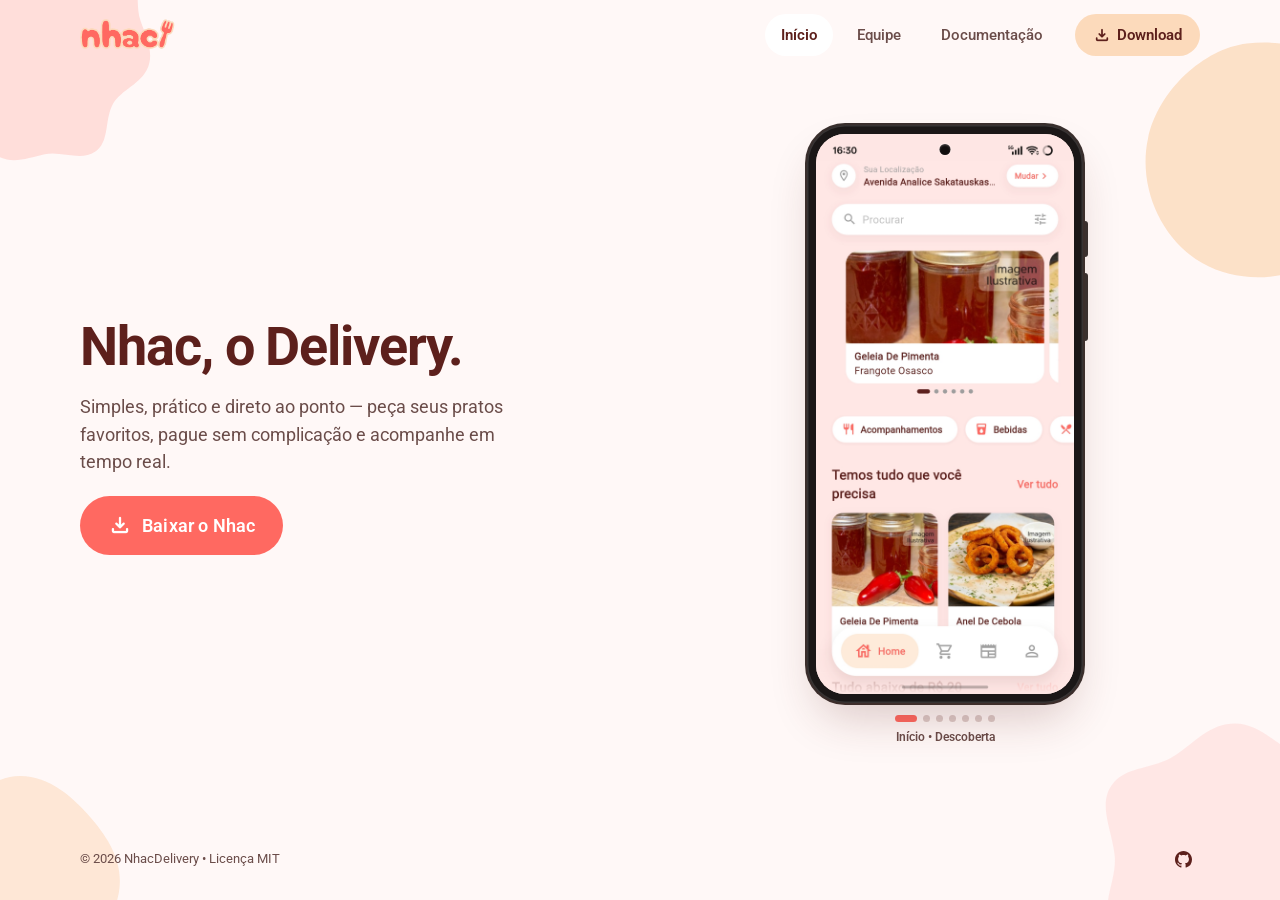
==== commit c78dcb1e: "mudando controle das print" ====
--- a/index.html
+++ b/index.html
@@ -31,7 +31,7 @@
   <link rel="stylesheet" href="css/styles.css" />
 </head>
 <body class="page-home">
-  <!-- Ambient Material You / Monet Shapes (PixelOS-inspired) -->
+  
   <div class="ambient-layer" aria-hidden="true">
     <svg class="monet-blob monet-blob--tl spin-slow" viewBox="0 0 200 200" xmlns="http://www.w3.org/2000/svg">
       <path
@@ -148,7 +148,7 @@
     </div>
   </div>
 
-  <!-- Minimal PixelOS-Style Hero -->
+  
   <main class="home-main">
     <section class="hero-home">
       <div class="container hero-home-grid">
@@ -164,7 +164,7 @@
           </a>
         </div>
 
-        <!-- Pixel Phone Mockup with Real App Screenshots -->
+  
         <div class="hero-home-phone">
           <div class="device-shell device-pixel" aria-label="Prints do aplicativo Nhac">
             <span class="pixel-btn pixel-btn--power" aria-hidden="true"></span>
--- a/css/styles.css
+++ b/css/styles.css
@@ -574,11 +574,21 @@
   color: #FFFFFF;
   display: grid;
   place-items: center;
+  opacity: 0;
+  pointer-events: none;
+  transition: background-color 0.2s, transform 0.2s var(--md-motion-spring), opacity 0.2s;
+}
+
+.device-screen:hover .carousel-arrow,
+.device-screen:focus-within .carousel-arrow,
+.device-screen.is-interacted .carousel-arrow {
   opacity: 0.85;
-  transition: background-color 0.2s, transform 0.2s var(--md-motion-spring), opacity 0.2s;
-}
-
-.carousel-arrow:hover {
+  pointer-events: auto;
+}
+
+.device-screen:hover .carousel-arrow:hover,
+.device-screen:focus-within .carousel-arrow:hover,
+.device-screen.is-interacted .carousel-arrow:hover {
   background: var(--nhac-brown);
   opacity: 1;
 }
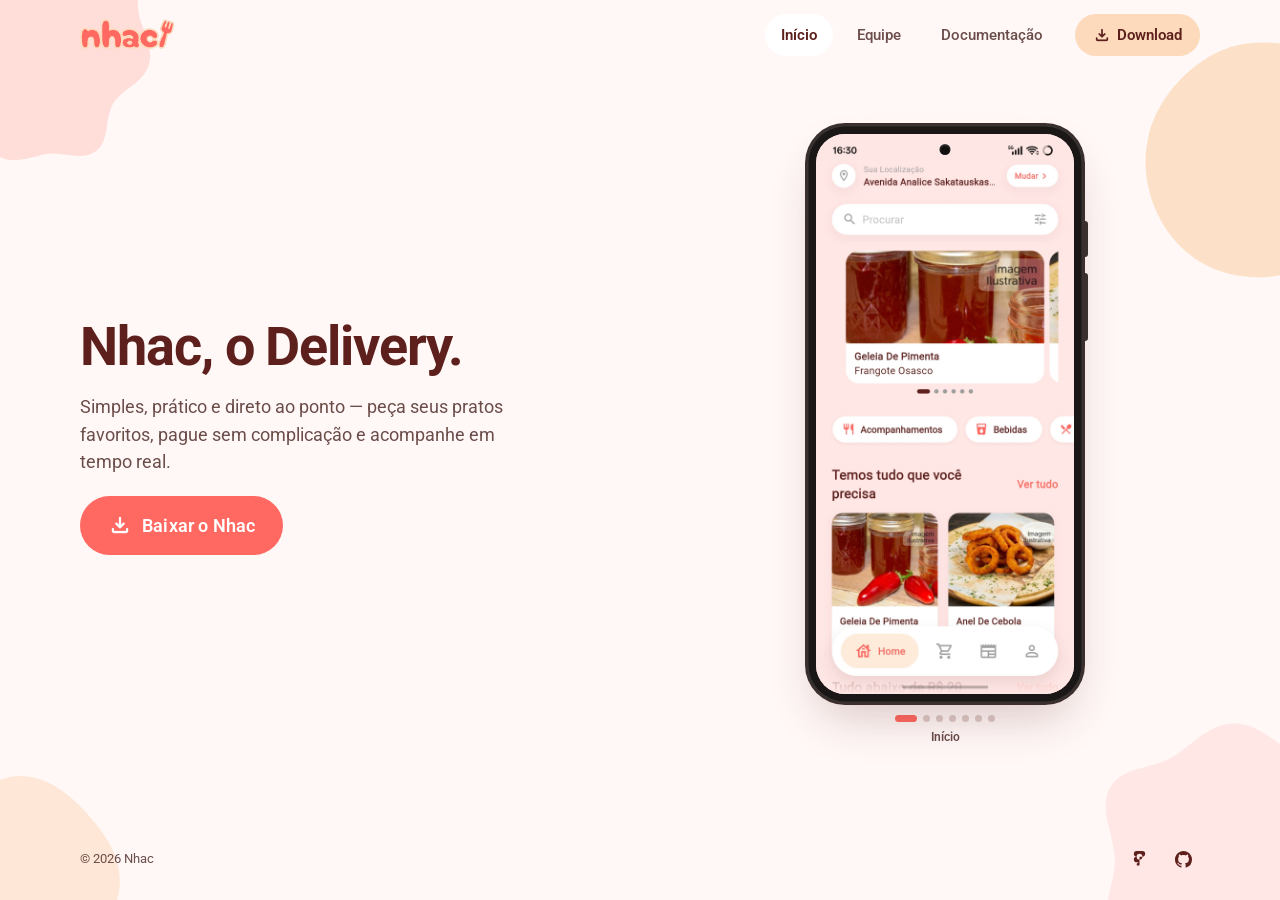
==== commit c95c0af0: "toque final" ====
--- a/index.html
+++ b/index.html
@@ -120,7 +120,7 @@
 
     <div class="mobile-drawer-actions">
       <a
-        href="https://github.com/NhacDelivery/Nhac"
+        href="https://github.com/NhacDelivery/"
         target="_blank"
         rel="noopener noreferrer"
         class="m3-btn m3-btn--github ripple-target"
@@ -212,9 +212,9 @@
               <button type="button" class="c-dot" data-slide="3" aria-label="Tela Rastreio" aria-selected="false"></button>
               <button type="button" class="c-dot" data-slide="4" aria-label="Tela Chat" aria-selected="false"></button>
               <button type="button" class="c-dot" data-slide="5" aria-label="Tela Feed" aria-selected="false"></button>
-              <button type="button" class="c-dot" data-slide="6" aria-label="Tela Avaliação" aria-selected="false"></button>
+              <button type="button" class="c-dot" data-slide="6" aria-label="Tela Post" aria-selected="false"></button>
             </div>
-            <span class="carousel-caption" id="printCaption">Início • Descoberta</span>
+            <span class="carousel-caption" id="printCaption">Início</span>
           </div>
         </div>
       </div>
@@ -223,18 +223,31 @@
 
   <footer class="home-mini-footer">
     <div class="container home-mini-footer-inner">
-      <span>© 2026 NhacDelivery • Licença MIT</span>
-      <a
-        href="https://github.com/NhacDelivery"
-        target="_blank"
-        rel="noopener noreferrer"
-        class="footer-github-link footer-github-link--light"
-        aria-label="GitHub da organização NhacDelivery"
-      >
-        <svg viewBox="0 0 16 16" aria-hidden="true">
-          <path d="M8 0C3.58 0 0 3.58 0 8c0 3.54 2.29 6.53 5.47 7.59.4.07.55-.17.55-.38 0-.19-.01-.82-.01-1.49-2.01.37-2.53-.49-2.69-.94-.09-.23-.48-.94-.82-1.13-.28-.15-.68-.52-.01-.53.63-.01 1.08.58 1.23.82.72 1.21 1.87.87 2.33.66.07-.52.28-.87.51-1.07-1.78-.2-3.64-.89-3.64-3.95 0-.87.31-1.59.82-2.15-.08-.2-.36-1.02.08-2.12 0 0 .67-.21 2.2.82.64-.18 1.32-.27 2-.27s1.36.09 2 .27c1.53-1.04 2.2-.82 2.2-.82.44 1.1.16 1.92.08 2.12.51.56.82 1.27.82 2.15 0 3.07-1.87 3.75-3.65 3.95.29.25.54.73.54 1.48 0 1.07-.01 1.93-.01 2.2 0 .21.15.46.55.38A8.01 8.01 0 0 0 16 8c0-4.42-3.58-8-8-8Z"/>
-        </svg>
-      </a>
+      <span>© 2026 Nhac</span>
+      <div class="footer-actions">
+        <a
+          href="https://www.figma.com/design/VEpDtQ9u5xsytcx7K7M0sU/Projeto-Nhac?node-id=0-1&t=RadYcYtwipyF9VR9-1"
+          target="_blank"
+          rel="noopener noreferrer"
+          class="footer-github-link footer-github-link--light"
+          aria-label="Figma do projeto Nhac"
+        >
+          <svg viewBox="0 0 38 57" aria-hidden="true">
+            <path d="M19 28.5A9.5 9.5 0 1 1 28.5 19 9.5 9.5 0 0 1 19 28.5ZM9.5 47.5A9.5 9.5 0 0 1 19 38v9.5a9.5 9.5 0 0 1-9.5 0ZM19 0v19h9.5a9.5 9.5 0 1 0 0-19H19ZM0 9.5A9.5 9.5 0 0 0 9.5 19H19V0H9.5A9.5 9.5 0 0 0 0 9.5ZM0 28.5A9.5 9.5 0 0 0 9.5 38H19V19H9.5A9.5 9.5 0 0 0 0 28.5Z"/>
+          </svg>
+        </a>
+        <a
+          href="https://github.com/NhacDelivery"
+          target="_blank"
+          rel="noopener noreferrer"
+          class="footer-github-link footer-github-link--light"
+          aria-label="GitHub da organização NhacDelivery"
+        >
+          <svg viewBox="0 0 16 16" aria-hidden="true">
+            <path d="M8 0C3.58 0 0 3.58 0 8c0 3.54 2.29 6.53 5.47 7.59.4.07.55-.17.55-.38 0-.19-.01-.82-.01-1.49-2.01.37-2.53-.49-2.69-.94-.09-.23-.48-.94-.82-1.13-.28-.15-.68-.52-.01-.53.63-.01 1.08.58 1.23.82.72 1.21 1.87.87 2.33.66.07-.52.28-.87.51-1.07-1.78-.2-3.64-.89-3.64-3.95 0-.87.31-1.59.82-2.15-.08-.2-.36-1.02.08-2.12 0 0 .67-.21 2.2.82.64-.18 1.32-.27 2-.27s1.36.09 2 .27c1.53-1.04 2.2-.82 2.2-.82.44 1.1.16 1.92.08 2.12.51.56.82 1.27.82 2.15 0 3.07-1.87 3.75-3.65 3.95.29.25.54.73.54 1.48 0 1.07-.01 1.93-.01 2.2 0 .21.15.46.55.38A8.01 8.01 0 0 0 16 8c0-4.42-3.58-8-8-8Z"/>
+          </svg>
+        </a>
+      </div>
     </div>
   </footer>
 
--- a/css/styles.css
+++ b/css/styles.css
@@ -737,10 +737,22 @@
 }
 
 .acc-panel {
+  display: grid;
+  grid-template-rows: 0fr;
+  transition: grid-template-rows 0.34s var(--md-motion-standard);
+}
+
+.acc-item.is-open .acc-panel {
+  grid-template-rows: 1fr;
+}
+
+.acc-panel-inner {
+  overflow: hidden;
+  min-height: 0;
+}
+
+.acc-body {
   padding: 0 22px 22px;
-}
-
-.acc-body {
   display: flex;
   flex-direction: column;
   gap: 18px;
